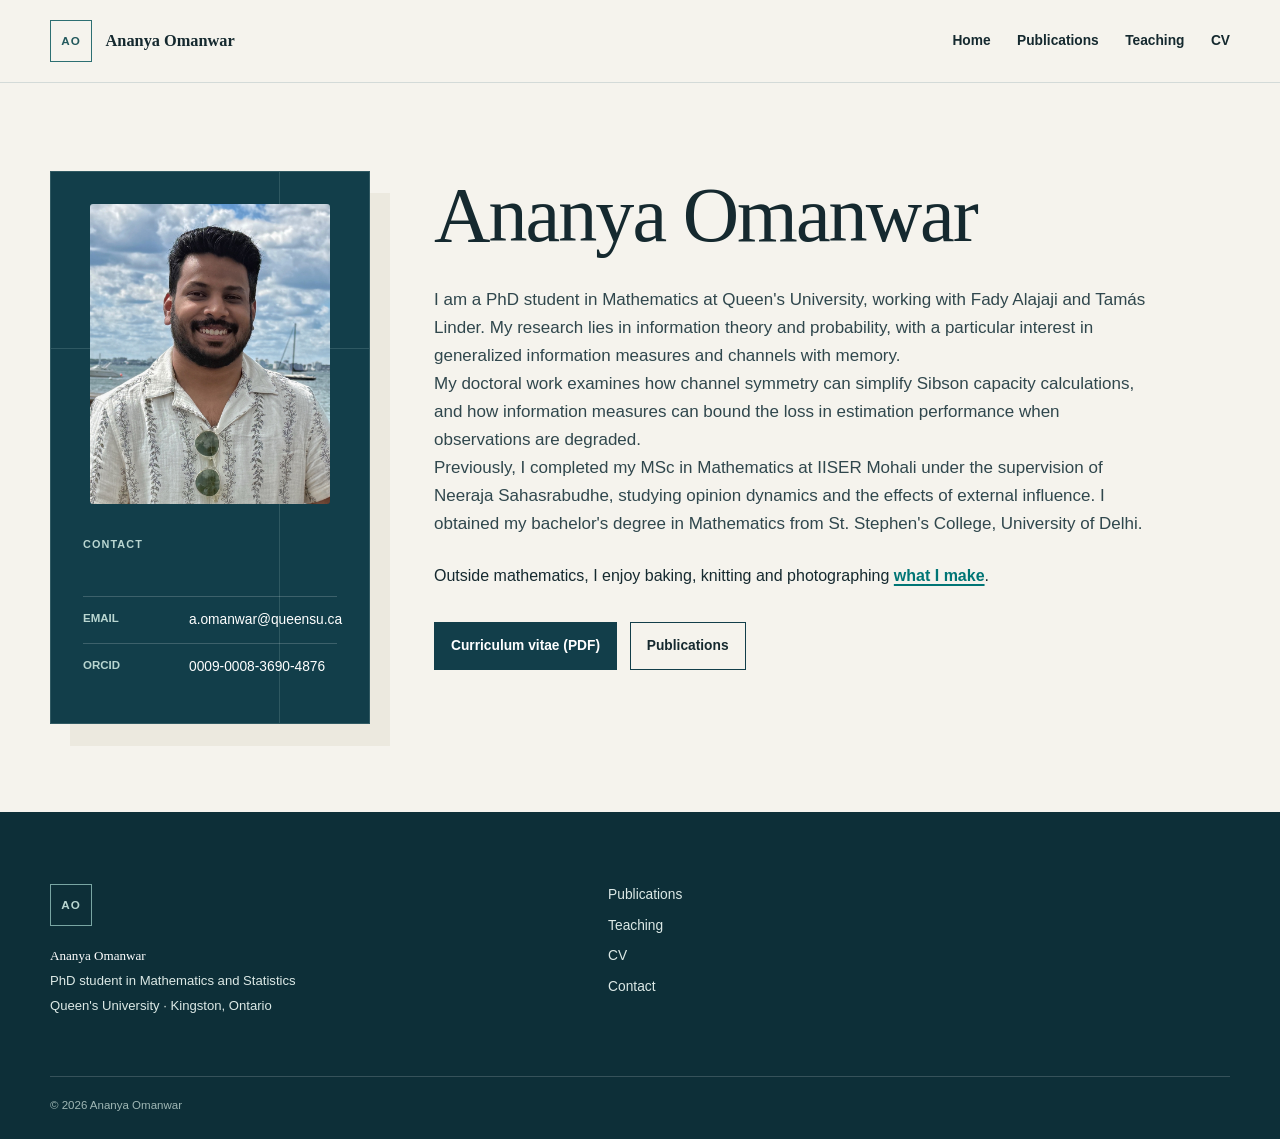
==== index.html @ 88d7db57 "Restore original footer, heading sizes and page subtitles" ====
<!DOCTYPE html><html lang="en"><head><meta charset="utf-8"><meta name="viewport" content="width=device-width,initial-scale=1"><title>Ananya Omanwar</title><meta name="description" content="Ananya Omanwar — Mathematics, information theory and probability."><link rel="icon" href="/favicon.svg"><link rel="stylesheet" href="/style.css"></head><body><link rel="preload" as="image" href="/ananya-portrait.jpeg"/><a class="skip-link" href="#main-content">Skip to main content</a><header class="site-header"><div class="section-shell header-inner"><a class="brand" href="/" aria-label="Ananya Omanwar, home"><span class="brand-mark" aria-hidden="true">AO</span><span class="brand-copy"><strong>Ananya Omanwar</strong></span></a><nav class="desktop-nav" aria-label="Primary navigation"><a href="/">Home</a><a href="/publications">Publications</a><a href="/teaching">Teaching</a><a href="/cv">CV</a></nav><details class="mobile-nav"><summary>Menu</summary><nav aria-label="Mobile navigation"><a href="/">Home</a><a href="/publications">Publications</a><a href="/teaching">Teaching</a><a href="/cv">CV</a></nav></details></div></header><main id="main-content"><section class="hero section-shell portrait-left" aria-labelledby="hero-title"><aside class="math-panel" aria-label="Portrait and contact information"><img class="portrait-photo" src="/ananya-portrait.jpeg" alt="Ananya Omanwar smiling by the waterfront" width="1638" height="2048"/><div class="math-panel-topline"><span>Contact</span></div><dl class="coordinate-list"><div><dt>Email</dt><dd><a href="mailto:a.omanwar@queensu.ca">a.omanwar@queensu.ca</a></dd></div><div><dt>ORCID</dt><dd><a href="https://orcid.org/0009-0008-3690-4876">0009-0008-3690-4876</a></dd></div></dl></aside><div class="hero-copy"><h1 id="hero-title">Ananya Omanwar</h1><p class="hero-lede">I am a PhD student in Mathematics at Queen&#x27;s University, working with Fady Alajaji and Tamás Linder. My research lies in information theory and probability, with a particular interest in generalized information measures and channels with memory.</p><p class="hero-lede">My doctoral work examines how channel symmetry can simplify Sibson capacity calculations, and how information measures can bound the loss in estimation performance when observations are degraded.</p><p class="hero-lede">Previously, I completed my MSc in Mathematics at IISER Mohali under the supervision of Neeraja Sahasrabudhe, studying opinion dynamics and the effects of external influence. I obtained my bachelor&#x27;s degree in Mathematics from St. Stephen&#x27;s College, University of Delhi.</p><p class="personal-note">Outside mathematics, I enjoy baking, knitting and photographing <a href="https://www.instagram.com/ananya.makes/" target="_blank" rel="noopener noreferrer">what I make</a>.</p><div class="hero-actions"><a class="button button-primary" href="/Ananya_Omanwar_CV.pdf">Curriculum vitae (PDF)</a><a class="button button-secondary" href="/publications">Publications</a></div></div></section></main><footer class="site-footer"><div class="section-shell footer-grid"><div><span class="footer-mark" aria-hidden="true">AO</span><p class="footer-name">Ananya Omanwar</p><p>PhD student in Mathematics and Statistics</p><p>Queen&#x27;s University · Kingston, Ontario</p></div><nav aria-label="Footer navigation"><a href="/publications">Publications</a><a href="/teaching">Teaching</a><a href="/cv">CV</a><a href="/#hero-title">Contact</a></nav></div><div class="section-shell footer-bottom"><span>© 2026 Ananya Omanwar</span><span></span></div></footer></body></html>
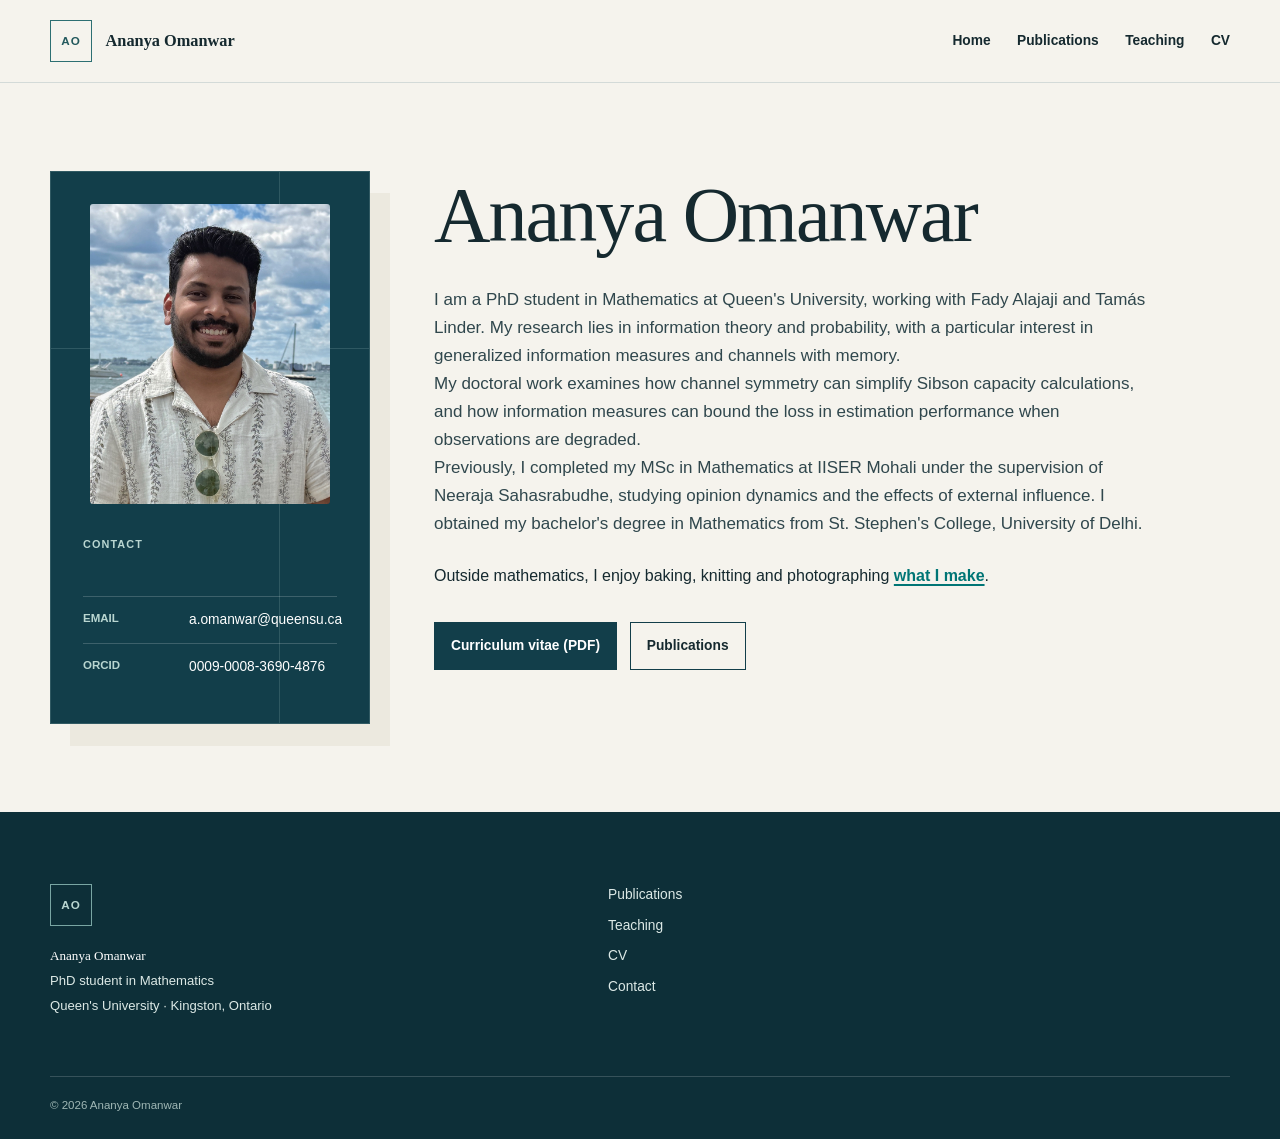
==== commit 342763e7: "Use PhD student in Mathematics in website footer" ====
--- a/index.html
+++ b/index.html
@@ -1 +1 @@
-<!DOCTYPE html><html lang="en"><head><meta charset="utf-8"><meta name="viewport" content="width=device-width,initial-scale=1"><title>Ananya Omanwar</title><meta name="description" content="Ananya Omanwar — Mathematics, information theory and probability."><link rel="icon" href="/favicon.svg"><link rel="stylesheet" href="/style.css"></head><body><link rel="preload" as="image" href="/ananya-portrait.jpeg"/><a class="skip-link" href="#main-content">Skip to main content</a><header class="site-header"><div class="section-shell header-inner"><a class="brand" href="/" aria-label="Ananya Omanwar, home"><span class="brand-mark" aria-hidden="true">AO</span><span class="brand-copy"><strong>Ananya Omanwar</strong></span></a><nav class="desktop-nav" aria-label="Primary navigation"><a href="/">Home</a><a href="/publications">Publications</a><a href="/teaching">Teaching</a><a href="/cv">CV</a></nav><details class="mobile-nav"><summary>Menu</summary><nav aria-label="Mobile navigation"><a href="/">Home</a><a href="/publications">Publications</a><a href="/teaching">Teaching</a><a href="/cv">CV</a></nav></details></div></header><main id="main-content"><section class="hero section-shell portrait-left" aria-labelledby="hero-title"><aside class="math-panel" aria-label="Portrait and contact information"><img class="portrait-photo" src="/ananya-portrait.jpeg" alt="Ananya Omanwar smiling by the waterfront" width="1638" height="2048"/><div class="math-panel-topline"><span>Contact</span></div><dl class="coordinate-list"><div><dt>Email</dt><dd><a href="mailto:a.omanwar@queensu.ca">a.omanwar@queensu.ca</a></dd></div><div><dt>ORCID</dt><dd><a href="https://orcid.org/0009-0008-3690-4876">0009-0008-3690-4876</a></dd></div></dl></aside><div class="hero-copy"><h1 id="hero-title">Ananya Omanwar</h1><p class="hero-lede">I am a PhD student in Mathematics at Queen&#x27;s University, working with Fady Alajaji and Tamás Linder. My research lies in information theory and probability, with a particular interest in generalized information measures and channels with memory.</p><p class="hero-lede">My doctoral work examines how channel symmetry can simplify Sibson capacity calculations, and how information measures can bound the loss in estimation performance when observations are degraded.</p><p class="hero-lede">Previously, I completed my MSc in Mathematics at IISER Mohali under the supervision of Neeraja Sahasrabudhe, studying opinion dynamics and the effects of external influence. I obtained my bachelor&#x27;s degree in Mathematics from St. Stephen&#x27;s College, University of Delhi.</p><p class="personal-note">Outside mathematics, I enjoy baking, knitting and photographing <a href="https://www.instagram.com/ananya.makes/" target="_blank" rel="noopener noreferrer">what I make</a>.</p><div class="hero-actions"><a class="button button-primary" href="/Ananya_Omanwar_CV.pdf">Curriculum vitae (PDF)</a><a class="button button-secondary" href="/publications">Publications</a></div></div></section></main><footer class="site-footer"><div class="section-shell footer-grid"><div><span class="footer-mark" aria-hidden="true">AO</span><p class="footer-name">Ananya Omanwar</p><p>PhD student in Mathematics and Statistics</p><p>Queen&#x27;s University · Kingston, Ontario</p></div><nav aria-label="Footer navigation"><a href="/publications">Publications</a><a href="/teaching">Teaching</a><a href="/cv">CV</a><a href="/#hero-title">Contact</a></nav></div><div class="section-shell footer-bottom"><span>© 2026 Ananya Omanwar</span><span></span></div></footer></body></html>+<!DOCTYPE html><html lang="en"><head><meta charset="utf-8"><meta name="viewport" content="width=device-width,initial-scale=1"><title>Ananya Omanwar</title><meta name="description" content="Ananya Omanwar — Mathematics, information theory and probability."><link rel="icon" href="/favicon.svg"><link rel="stylesheet" href="/style.css"></head><body><link rel="preload" as="image" href="/ananya-portrait.jpeg"/><a class="skip-link" href="#main-content">Skip to main content</a><header class="site-header"><div class="section-shell header-inner"><a class="brand" href="/" aria-label="Ananya Omanwar, home"><span class="brand-mark" aria-hidden="true">AO</span><span class="brand-copy"><strong>Ananya Omanwar</strong></span></a><nav class="desktop-nav" aria-label="Primary navigation"><a href="/">Home</a><a href="/publications">Publications</a><a href="/teaching">Teaching</a><a href="/cv">CV</a></nav><details class="mobile-nav"><summary>Menu</summary><nav aria-label="Mobile navigation"><a href="/">Home</a><a href="/publications">Publications</a><a href="/teaching">Teaching</a><a href="/cv">CV</a></nav></details></div></header><main id="main-content"><section class="hero section-shell portrait-left" aria-labelledby="hero-title"><aside class="math-panel" aria-label="Portrait and contact information"><img class="portrait-photo" src="/ananya-portrait.jpeg" alt="Ananya Omanwar smiling by the waterfront" width="1638" height="2048"/><div class="math-panel-topline"><span>Contact</span></div><dl class="coordinate-list"><div><dt>Email</dt><dd><a href="mailto:a.omanwar@queensu.ca">a.omanwar@queensu.ca</a></dd></div><div><dt>ORCID</dt><dd><a href="https://orcid.org/0009-0008-3690-4876">0009-0008-3690-4876</a></dd></div></dl></aside><div class="hero-copy"><h1 id="hero-title">Ananya Omanwar</h1><p class="hero-lede">I am a PhD student in Mathematics at Queen&#x27;s University, working with Fady Alajaji and Tamás Linder. My research lies in information theory and probability, with a particular interest in generalized information measures and channels with memory.</p><p class="hero-lede">My doctoral work examines how channel symmetry can simplify Sibson capacity calculations, and how information measures can bound the loss in estimation performance when observations are degraded.</p><p class="hero-lede">Previously, I completed my MSc in Mathematics at IISER Mohali under the supervision of Neeraja Sahasrabudhe, studying opinion dynamics and the effects of external influence. I obtained my bachelor&#x27;s degree in Mathematics from St. Stephen&#x27;s College, University of Delhi.</p><p class="personal-note">Outside mathematics, I enjoy baking, knitting and photographing <a href="https://www.instagram.com/ananya.makes/" target="_blank" rel="noopener noreferrer">what I make</a>.</p><div class="hero-actions"><a class="button button-primary" href="/Ananya_Omanwar_CV.pdf">Curriculum vitae (PDF)</a><a class="button button-secondary" href="/publications">Publications</a></div></div></section></main><footer class="site-footer"><div class="section-shell footer-grid"><div><span class="footer-mark" aria-hidden="true">AO</span><p class="footer-name">Ananya Omanwar</p><p>PhD student in Mathematics</p><p>Queen&#x27;s University · Kingston, Ontario</p></div><nav aria-label="Footer navigation"><a href="/publications">Publications</a><a href="/teaching">Teaching</a><a href="/cv">CV</a><a href="/#hero-title">Contact</a></nav></div><div class="section-shell footer-bottom"><span>© 2026 Ananya Omanwar</span><span></span></div></footer></body></html>
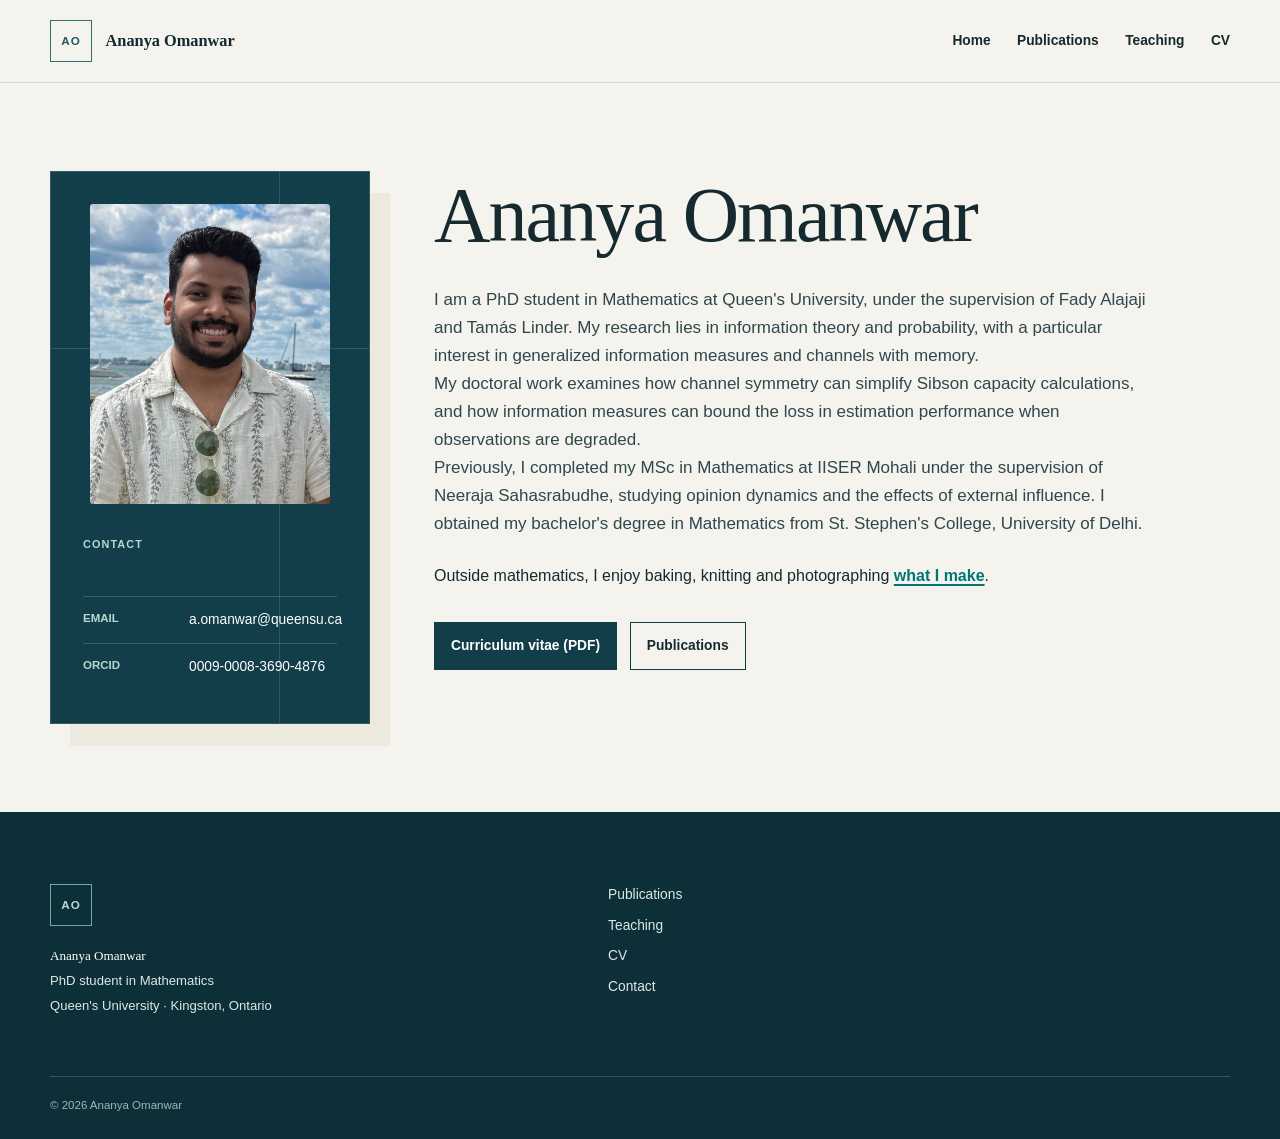
==== commit 7133e180: "Clarify PhD supervision in homepage introduction" ====
--- a/index.html
+++ b/index.html
@@ -1 +1 @@
-<!DOCTYPE html><html lang="en"><head><meta charset="utf-8"><meta name="viewport" content="width=device-width,initial-scale=1"><title>Ananya Omanwar</title><meta name="description" content="Ananya Omanwar — Mathematics, information theory and probability."><link rel="icon" href="/favicon.svg"><link rel="stylesheet" href="/style.css"></head><body><link rel="preload" as="image" href="/ananya-portrait.jpeg"/><a class="skip-link" href="#main-content">Skip to main content</a><header class="site-header"><div class="section-shell header-inner"><a class="brand" href="/" aria-label="Ananya Omanwar, home"><span class="brand-mark" aria-hidden="true">AO</span><span class="brand-copy"><strong>Ananya Omanwar</strong></span></a><nav class="desktop-nav" aria-label="Primary navigation"><a href="/">Home</a><a href="/publications">Publications</a><a href="/teaching">Teaching</a><a href="/cv">CV</a></nav><details class="mobile-nav"><summary>Menu</summary><nav aria-label="Mobile navigation"><a href="/">Home</a><a href="/publications">Publications</a><a href="/teaching">Teaching</a><a href="/cv">CV</a></nav></details></div></header><main id="main-content"><section class="hero section-shell portrait-left" aria-labelledby="hero-title"><aside class="math-panel" aria-label="Portrait and contact information"><img class="portrait-photo" src="/ananya-portrait.jpeg" alt="Ananya Omanwar smiling by the waterfront" width="1638" height="2048"/><div class="math-panel-topline"><span>Contact</span></div><dl class="coordinate-list"><div><dt>Email</dt><dd><a href="mailto:a.omanwar@queensu.ca">a.omanwar@queensu.ca</a></dd></div><div><dt>ORCID</dt><dd><a href="https://orcid.org/0009-0008-3690-4876">0009-0008-3690-4876</a></dd></div></dl></aside><div class="hero-copy"><h1 id="hero-title">Ananya Omanwar</h1><p class="hero-lede">I am a PhD student in Mathematics at Queen&#x27;s University, working with Fady Alajaji and Tamás Linder. My research lies in information theory and probability, with a particular interest in generalized information measures and channels with memory.</p><p class="hero-lede">My doctoral work examines how channel symmetry can simplify Sibson capacity calculations, and how information measures can bound the loss in estimation performance when observations are degraded.</p><p class="hero-lede">Previously, I completed my MSc in Mathematics at IISER Mohali under the supervision of Neeraja Sahasrabudhe, studying opinion dynamics and the effects of external influence. I obtained my bachelor&#x27;s degree in Mathematics from St. Stephen&#x27;s College, University of Delhi.</p><p class="personal-note">Outside mathematics, I enjoy baking, knitting and photographing <a href="https://www.instagram.com/ananya.makes/" target="_blank" rel="noopener noreferrer">what I make</a>.</p><div class="hero-actions"><a class="button button-primary" href="/Ananya_Omanwar_CV.pdf">Curriculum vitae (PDF)</a><a class="button button-secondary" href="/publications">Publications</a></div></div></section></main><footer class="site-footer"><div class="section-shell footer-grid"><div><span class="footer-mark" aria-hidden="true">AO</span><p class="footer-name">Ananya Omanwar</p><p>PhD student in Mathematics</p><p>Queen&#x27;s University · Kingston, Ontario</p></div><nav aria-label="Footer navigation"><a href="/publications">Publications</a><a href="/teaching">Teaching</a><a href="/cv">CV</a><a href="/#hero-title">Contact</a></nav></div><div class="section-shell footer-bottom"><span>© 2026 Ananya Omanwar</span><span></span></div></footer></body></html>+<!DOCTYPE html><html lang="en"><head><meta charset="utf-8"><meta name="viewport" content="width=device-width,initial-scale=1"><title>Ananya Omanwar</title><meta name="description" content="Ananya Omanwar — Mathematics, information theory and probability."><link rel="icon" href="/favicon.svg"><link rel="stylesheet" href="/style.css"></head><body><link rel="preload" as="image" href="/ananya-portrait.jpeg"/><a class="skip-link" href="#main-content">Skip to main content</a><header class="site-header"><div class="section-shell header-inner"><a class="brand" href="/" aria-label="Ananya Omanwar, home"><span class="brand-mark" aria-hidden="true">AO</span><span class="brand-copy"><strong>Ananya Omanwar</strong></span></a><nav class="desktop-nav" aria-label="Primary navigation"><a href="/">Home</a><a href="/publications">Publications</a><a href="/teaching">Teaching</a><a href="/cv">CV</a></nav><details class="mobile-nav"><summary>Menu</summary><nav aria-label="Mobile navigation"><a href="/">Home</a><a href="/publications">Publications</a><a href="/teaching">Teaching</a><a href="/cv">CV</a></nav></details></div></header><main id="main-content"><section class="hero section-shell portrait-left" aria-labelledby="hero-title"><aside class="math-panel" aria-label="Portrait and contact information"><img class="portrait-photo" src="/ananya-portrait.jpeg" alt="Ananya Omanwar smiling by the waterfront" width="1638" height="2048"/><div class="math-panel-topline"><span>Contact</span></div><dl class="coordinate-list"><div><dt>Email</dt><dd><a href="mailto:a.omanwar@queensu.ca">a.omanwar@queensu.ca</a></dd></div><div><dt>ORCID</dt><dd><a href="https://orcid.org/0009-0008-3690-4876">0009-0008-3690-4876</a></dd></div></dl></aside><div class="hero-copy"><h1 id="hero-title">Ananya Omanwar</h1><p class="hero-lede">I am a PhD student in Mathematics at Queen&#x27;s University, under the supervision of Fady Alajaji and Tamás Linder. My research lies in information theory and probability, with a particular interest in generalized information measures and channels with memory.</p><p class="hero-lede">My doctoral work examines how channel symmetry can simplify Sibson capacity calculations, and how information measures can bound the loss in estimation performance when observations are degraded.</p><p class="hero-lede">Previously, I completed my MSc in Mathematics at IISER Mohali under the supervision of Neeraja Sahasrabudhe, studying opinion dynamics and the effects of external influence. I obtained my bachelor&#x27;s degree in Mathematics from St. Stephen&#x27;s College, University of Delhi.</p><p class="personal-note">Outside mathematics, I enjoy baking, knitting and photographing <a href="https://www.instagram.com/ananya.makes/" target="_blank" rel="noopener noreferrer">what I make</a>.</p><div class="hero-actions"><a class="button button-primary" href="/Ananya_Omanwar_CV.pdf">Curriculum vitae (PDF)</a><a class="button button-secondary" href="/publications">Publications</a></div></div></section></main><footer class="site-footer"><div class="section-shell footer-grid"><div><span class="footer-mark" aria-hidden="true">AO</span><p class="footer-name">Ananya Omanwar</p><p>PhD student in Mathematics</p><p>Queen&#x27;s University · Kingston, Ontario</p></div><nav aria-label="Footer navigation"><a href="/publications">Publications</a><a href="/teaching">Teaching</a><a href="/cv">CV</a><a href="/#hero-title">Contact</a></nav></div><div class="section-shell footer-bottom"><span>© 2026 Ananya Omanwar</span><span></span></div></footer></body></html>
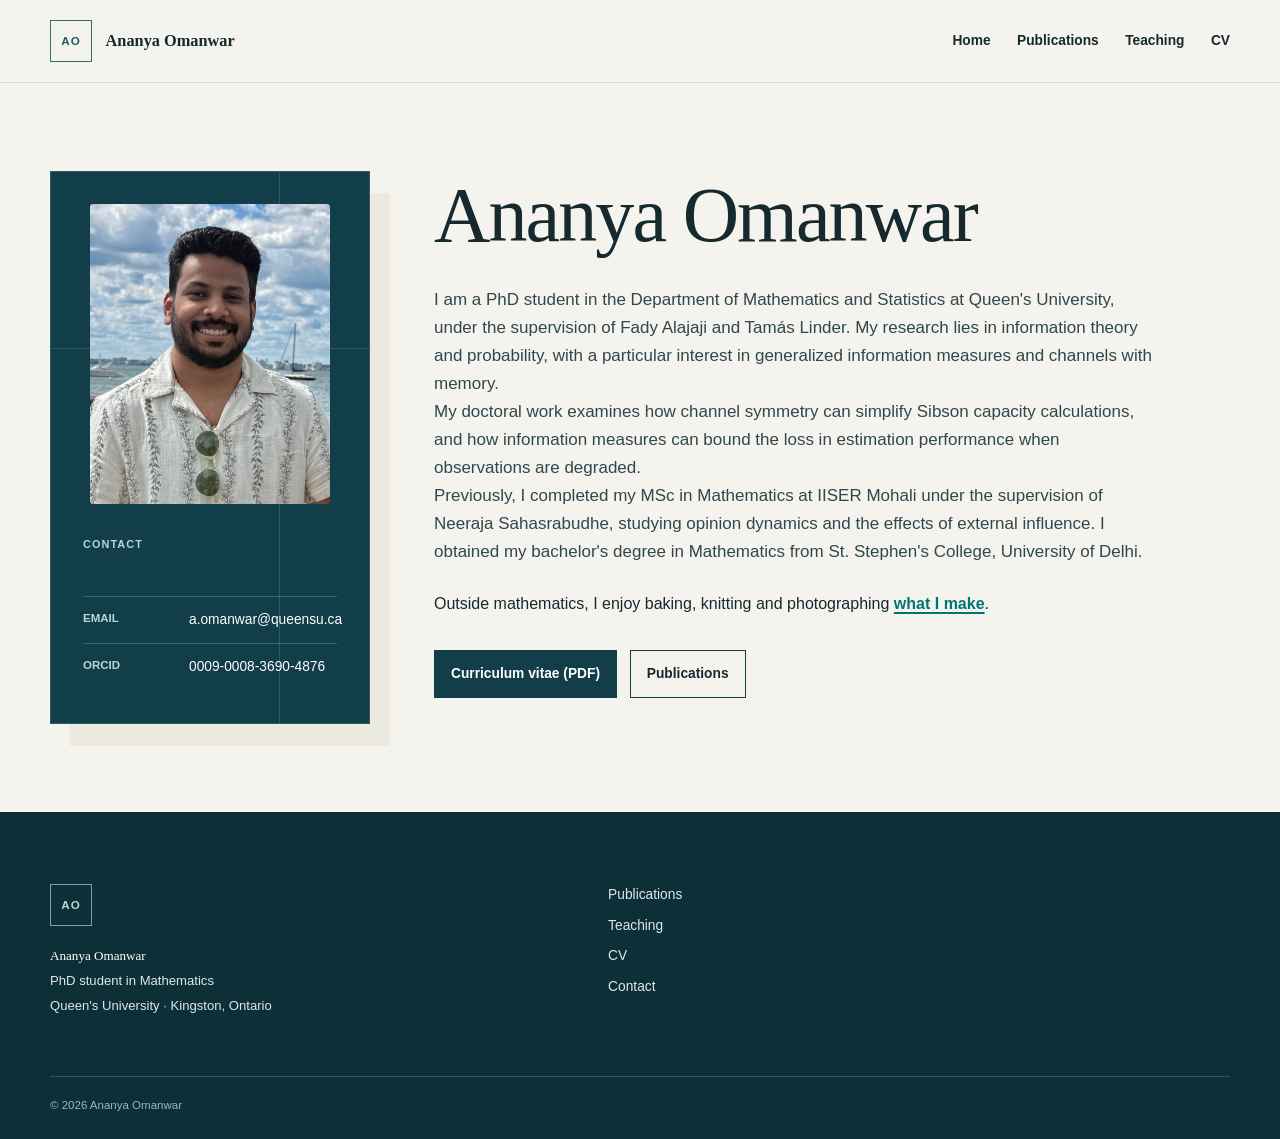
==== commit 4a596fce: "Name Mathematics and Statistics department in introduction" ====
--- a/index.html
+++ b/index.html
@@ -1 +1 @@
-<!DOCTYPE html><html lang="en"><head><meta charset="utf-8"><meta name="viewport" content="width=device-width,initial-scale=1"><title>Ananya Omanwar</title><meta name="description" content="Ananya Omanwar — Mathematics, information theory and probability."><link rel="icon" href="/favicon.svg"><link rel="stylesheet" href="/style.css"></head><body><link rel="preload" as="image" href="/ananya-portrait.jpeg"/><a class="skip-link" href="#main-content">Skip to main content</a><header class="site-header"><div class="section-shell header-inner"><a class="brand" href="/" aria-label="Ananya Omanwar, home"><span class="brand-mark" aria-hidden="true">AO</span><span class="brand-copy"><strong>Ananya Omanwar</strong></span></a><nav class="desktop-nav" aria-label="Primary navigation"><a href="/">Home</a><a href="/publications">Publications</a><a href="/teaching">Teaching</a><a href="/cv">CV</a></nav><details class="mobile-nav"><summary>Menu</summary><nav aria-label="Mobile navigation"><a href="/">Home</a><a href="/publications">Publications</a><a href="/teaching">Teaching</a><a href="/cv">CV</a></nav></details></div></header><main id="main-content"><section class="hero section-shell portrait-left" aria-labelledby="hero-title"><aside class="math-panel" aria-label="Portrait and contact information"><img class="portrait-photo" src="/ananya-portrait.jpeg" alt="Ananya Omanwar smiling by the waterfront" width="1638" height="2048"/><div class="math-panel-topline"><span>Contact</span></div><dl class="coordinate-list"><div><dt>Email</dt><dd><a href="mailto:a.omanwar@queensu.ca">a.omanwar@queensu.ca</a></dd></div><div><dt>ORCID</dt><dd><a href="https://orcid.org/0009-0008-3690-4876">0009-0008-3690-4876</a></dd></div></dl></aside><div class="hero-copy"><h1 id="hero-title">Ananya Omanwar</h1><p class="hero-lede">I am a PhD student in Mathematics at Queen&#x27;s University, under the supervision of Fady Alajaji and Tamás Linder. My research lies in information theory and probability, with a particular interest in generalized information measures and channels with memory.</p><p class="hero-lede">My doctoral work examines how channel symmetry can simplify Sibson capacity calculations, and how information measures can bound the loss in estimation performance when observations are degraded.</p><p class="hero-lede">Previously, I completed my MSc in Mathematics at IISER Mohali under the supervision of Neeraja Sahasrabudhe, studying opinion dynamics and the effects of external influence. I obtained my bachelor&#x27;s degree in Mathematics from St. Stephen&#x27;s College, University of Delhi.</p><p class="personal-note">Outside mathematics, I enjoy baking, knitting and photographing <a href="https://www.instagram.com/ananya.makes/" target="_blank" rel="noopener noreferrer">what I make</a>.</p><div class="hero-actions"><a class="button button-primary" href="/Ananya_Omanwar_CV.pdf">Curriculum vitae (PDF)</a><a class="button button-secondary" href="/publications">Publications</a></div></div></section></main><footer class="site-footer"><div class="section-shell footer-grid"><div><span class="footer-mark" aria-hidden="true">AO</span><p class="footer-name">Ananya Omanwar</p><p>PhD student in Mathematics</p><p>Queen&#x27;s University · Kingston, Ontario</p></div><nav aria-label="Footer navigation"><a href="/publications">Publications</a><a href="/teaching">Teaching</a><a href="/cv">CV</a><a href="/#hero-title">Contact</a></nav></div><div class="section-shell footer-bottom"><span>© 2026 Ananya Omanwar</span><span></span></div></footer></body></html>+<!DOCTYPE html><html lang="en"><head><meta charset="utf-8"><meta name="viewport" content="width=device-width,initial-scale=1"><title>Ananya Omanwar</title><meta name="description" content="Ananya Omanwar — Mathematics, information theory and probability."><link rel="icon" href="/favicon.svg"><link rel="stylesheet" href="/style.css"></head><body><link rel="preload" as="image" href="/ananya-portrait.jpeg"/><a class="skip-link" href="#main-content">Skip to main content</a><header class="site-header"><div class="section-shell header-inner"><a class="brand" href="/" aria-label="Ananya Omanwar, home"><span class="brand-mark" aria-hidden="true">AO</span><span class="brand-copy"><strong>Ananya Omanwar</strong></span></a><nav class="desktop-nav" aria-label="Primary navigation"><a href="/">Home</a><a href="/publications">Publications</a><a href="/teaching">Teaching</a><a href="/cv">CV</a></nav><details class="mobile-nav"><summary>Menu</summary><nav aria-label="Mobile navigation"><a href="/">Home</a><a href="/publications">Publications</a><a href="/teaching">Teaching</a><a href="/cv">CV</a></nav></details></div></header><main id="main-content"><section class="hero section-shell portrait-left" aria-labelledby="hero-title"><aside class="math-panel" aria-label="Portrait and contact information"><img class="portrait-photo" src="/ananya-portrait.jpeg" alt="Ananya Omanwar smiling by the waterfront" width="1638" height="2048"/><div class="math-panel-topline"><span>Contact</span></div><dl class="coordinate-list"><div><dt>Email</dt><dd><a href="mailto:a.omanwar@queensu.ca">a.omanwar@queensu.ca</a></dd></div><div><dt>ORCID</dt><dd><a href="https://orcid.org/0009-0008-3690-4876">0009-0008-3690-4876</a></dd></div></dl></aside><div class="hero-copy"><h1 id="hero-title">Ananya Omanwar</h1><p class="hero-lede">I am a PhD student in the Department of Mathematics and Statistics at Queen&#x27;s University, under the supervision of Fady Alajaji and Tamás Linder. My research lies in information theory and probability, with a particular interest in generalized information measures and channels with memory.</p><p class="hero-lede">My doctoral work examines how channel symmetry can simplify Sibson capacity calculations, and how information measures can bound the loss in estimation performance when observations are degraded.</p><p class="hero-lede">Previously, I completed my MSc in Mathematics at IISER Mohali under the supervision of Neeraja Sahasrabudhe, studying opinion dynamics and the effects of external influence. I obtained my bachelor&#x27;s degree in Mathematics from St. Stephen&#x27;s College, University of Delhi.</p><p class="personal-note">Outside mathematics, I enjoy baking, knitting and photographing <a href="https://www.instagram.com/ananya.makes/" target="_blank" rel="noopener noreferrer">what I make</a>.</p><div class="hero-actions"><a class="button button-primary" href="/Ananya_Omanwar_CV.pdf">Curriculum vitae (PDF)</a><a class="button button-secondary" href="/publications">Publications</a></div></div></section></main><footer class="site-footer"><div class="section-shell footer-grid"><div><span class="footer-mark" aria-hidden="true">AO</span><p class="footer-name">Ananya Omanwar</p><p>PhD student in Mathematics</p><p>Queen&#x27;s University · Kingston, Ontario</p></div><nav aria-label="Footer navigation"><a href="/publications">Publications</a><a href="/teaching">Teaching</a><a href="/cv">CV</a><a href="/#hero-title">Contact</a></nav></div><div class="section-shell footer-bottom"><span>© 2026 Ananya Omanwar</span><span></span></div></footer></body></html>
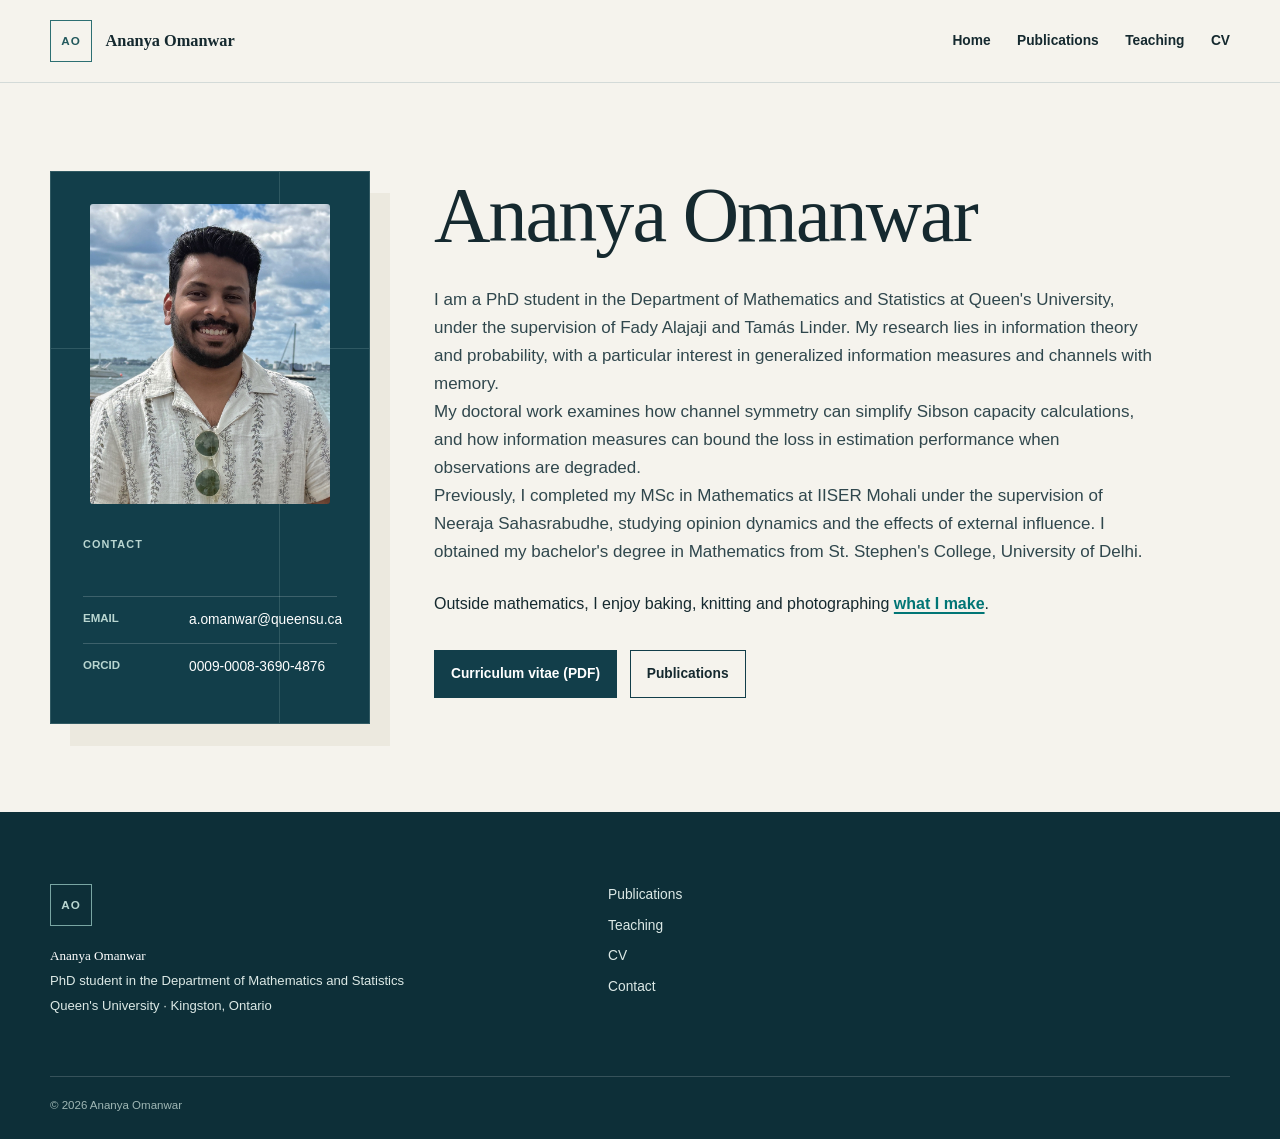
==== commit 921a4c67: "Use department wording consistently in website footer" ====
--- a/index.html
+++ b/index.html
@@ -1 +1 @@
-<!DOCTYPE html><html lang="en"><head><meta charset="utf-8"><meta name="viewport" content="width=device-width,initial-scale=1"><title>Ananya Omanwar</title><meta name="description" content="Ananya Omanwar — Mathematics, information theory and probability."><link rel="icon" href="/favicon.svg"><link rel="stylesheet" href="/style.css"></head><body><link rel="preload" as="image" href="/ananya-portrait.jpeg"/><a class="skip-link" href="#main-content">Skip to main content</a><header class="site-header"><div class="section-shell header-inner"><a class="brand" href="/" aria-label="Ananya Omanwar, home"><span class="brand-mark" aria-hidden="true">AO</span><span class="brand-copy"><strong>Ananya Omanwar</strong></span></a><nav class="desktop-nav" aria-label="Primary navigation"><a href="/">Home</a><a href="/publications">Publications</a><a href="/teaching">Teaching</a><a href="/cv">CV</a></nav><details class="mobile-nav"><summary>Menu</summary><nav aria-label="Mobile navigation"><a href="/">Home</a><a href="/publications">Publications</a><a href="/teaching">Teaching</a><a href="/cv">CV</a></nav></details></div></header><main id="main-content"><section class="hero section-shell portrait-left" aria-labelledby="hero-title"><aside class="math-panel" aria-label="Portrait and contact information"><img class="portrait-photo" src="/ananya-portrait.jpeg" alt="Ananya Omanwar smiling by the waterfront" width="1638" height="2048"/><div class="math-panel-topline"><span>Contact</span></div><dl class="coordinate-list"><div><dt>Email</dt><dd><a href="mailto:a.omanwar@queensu.ca">a.omanwar@queensu.ca</a></dd></div><div><dt>ORCID</dt><dd><a href="https://orcid.org/0009-0008-3690-4876">0009-0008-3690-4876</a></dd></div></dl></aside><div class="hero-copy"><h1 id="hero-title">Ananya Omanwar</h1><p class="hero-lede">I am a PhD student in the Department of Mathematics and Statistics at Queen&#x27;s University, under the supervision of Fady Alajaji and Tamás Linder. My research lies in information theory and probability, with a particular interest in generalized information measures and channels with memory.</p><p class="hero-lede">My doctoral work examines how channel symmetry can simplify Sibson capacity calculations, and how information measures can bound the loss in estimation performance when observations are degraded.</p><p class="hero-lede">Previously, I completed my MSc in Mathematics at IISER Mohali under the supervision of Neeraja Sahasrabudhe, studying opinion dynamics and the effects of external influence. I obtained my bachelor&#x27;s degree in Mathematics from St. Stephen&#x27;s College, University of Delhi.</p><p class="personal-note">Outside mathematics, I enjoy baking, knitting and photographing <a href="https://www.instagram.com/ananya.makes/" target="_blank" rel="noopener noreferrer">what I make</a>.</p><div class="hero-actions"><a class="button button-primary" href="/Ananya_Omanwar_CV.pdf">Curriculum vitae (PDF)</a><a class="button button-secondary" href="/publications">Publications</a></div></div></section></main><footer class="site-footer"><div class="section-shell footer-grid"><div><span class="footer-mark" aria-hidden="true">AO</span><p class="footer-name">Ananya Omanwar</p><p>PhD student in Mathematics</p><p>Queen&#x27;s University · Kingston, Ontario</p></div><nav aria-label="Footer navigation"><a href="/publications">Publications</a><a href="/teaching">Teaching</a><a href="/cv">CV</a><a href="/#hero-title">Contact</a></nav></div><div class="section-shell footer-bottom"><span>© 2026 Ananya Omanwar</span><span></span></div></footer></body></html>+<!DOCTYPE html><html lang="en"><head><meta charset="utf-8"><meta name="viewport" content="width=device-width,initial-scale=1"><title>Ananya Omanwar</title><meta name="description" content="Ananya Omanwar — Mathematics, information theory and probability."><link rel="icon" href="/favicon.svg"><link rel="stylesheet" href="/style.css"></head><body><link rel="preload" as="image" href="/ananya-portrait.jpeg"/><a class="skip-link" href="#main-content">Skip to main content</a><header class="site-header"><div class="section-shell header-inner"><a class="brand" href="/" aria-label="Ananya Omanwar, home"><span class="brand-mark" aria-hidden="true">AO</span><span class="brand-copy"><strong>Ananya Omanwar</strong></span></a><nav class="desktop-nav" aria-label="Primary navigation"><a href="/">Home</a><a href="/publications">Publications</a><a href="/teaching">Teaching</a><a href="/cv">CV</a></nav><details class="mobile-nav"><summary>Menu</summary><nav aria-label="Mobile navigation"><a href="/">Home</a><a href="/publications">Publications</a><a href="/teaching">Teaching</a><a href="/cv">CV</a></nav></details></div></header><main id="main-content"><section class="hero section-shell portrait-left" aria-labelledby="hero-title"><aside class="math-panel" aria-label="Portrait and contact information"><img class="portrait-photo" src="/ananya-portrait.jpeg" alt="Ananya Omanwar smiling by the waterfront" width="1638" height="2048"/><div class="math-panel-topline"><span>Contact</span></div><dl class="coordinate-list"><div><dt>Email</dt><dd><a href="mailto:a.omanwar@queensu.ca">a.omanwar@queensu.ca</a></dd></div><div><dt>ORCID</dt><dd><a href="https://orcid.org/0009-0008-3690-4876">0009-0008-3690-4876</a></dd></div></dl></aside><div class="hero-copy"><h1 id="hero-title">Ananya Omanwar</h1><p class="hero-lede">I am a PhD student in the Department of Mathematics and Statistics at Queen&#x27;s University, under the supervision of Fady Alajaji and Tamás Linder. My research lies in information theory and probability, with a particular interest in generalized information measures and channels with memory.</p><p class="hero-lede">My doctoral work examines how channel symmetry can simplify Sibson capacity calculations, and how information measures can bound the loss in estimation performance when observations are degraded.</p><p class="hero-lede">Previously, I completed my MSc in Mathematics at IISER Mohali under the supervision of Neeraja Sahasrabudhe, studying opinion dynamics and the effects of external influence. I obtained my bachelor&#x27;s degree in Mathematics from St. Stephen&#x27;s College, University of Delhi.</p><p class="personal-note">Outside mathematics, I enjoy baking, knitting and photographing <a href="https://www.instagram.com/ananya.makes/" target="_blank" rel="noopener noreferrer">what I make</a>.</p><div class="hero-actions"><a class="button button-primary" href="/Ananya_Omanwar_CV.pdf">Curriculum vitae (PDF)</a><a class="button button-secondary" href="/publications">Publications</a></div></div></section></main><footer class="site-footer"><div class="section-shell footer-grid"><div><span class="footer-mark" aria-hidden="true">AO</span><p class="footer-name">Ananya Omanwar</p><p>PhD student in the Department of Mathematics and Statistics</p><p>Queen&#x27;s University · Kingston, Ontario</p></div><nav aria-label="Footer navigation"><a href="/publications">Publications</a><a href="/teaching">Teaching</a><a href="/cv">CV</a><a href="/#hero-title">Contact</a></nav></div><div class="section-shell footer-bottom"><span>© 2026 Ananya Omanwar</span><span></span></div></footer></body></html>
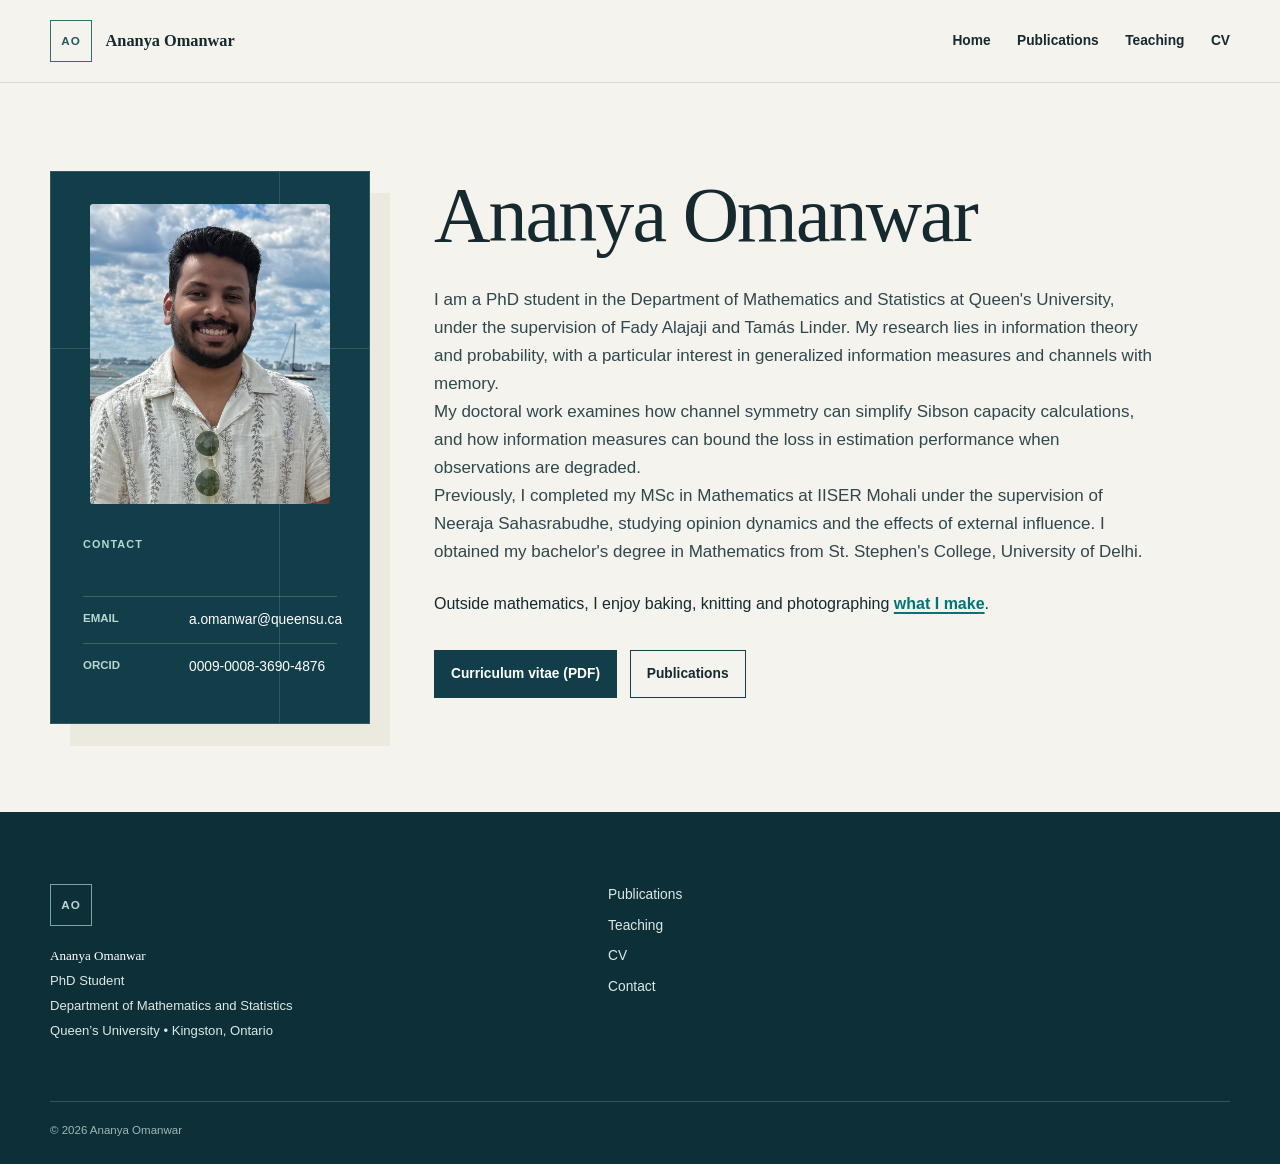
==== commit c6b60a13: "Format footer identity across four lines" ====
--- a/index.html
+++ b/index.html
@@ -1 +1 @@
-<!DOCTYPE html><html lang="en"><head><meta charset="utf-8"><meta name="viewport" content="width=device-width,initial-scale=1"><title>Ananya Omanwar</title><meta name="description" content="Ananya Omanwar — Mathematics, information theory and probability."><link rel="icon" href="/favicon.svg"><link rel="stylesheet" href="/style.css"></head><body><link rel="preload" as="image" href="/ananya-portrait.jpeg"/><a class="skip-link" href="#main-content">Skip to main content</a><header class="site-header"><div class="section-shell header-inner"><a class="brand" href="/" aria-label="Ananya Omanwar, home"><span class="brand-mark" aria-hidden="true">AO</span><span class="brand-copy"><strong>Ananya Omanwar</strong></span></a><nav class="desktop-nav" aria-label="Primary navigation"><a href="/">Home</a><a href="/publications">Publications</a><a href="/teaching">Teaching</a><a href="/cv">CV</a></nav><details class="mobile-nav"><summary>Menu</summary><nav aria-label="Mobile navigation"><a href="/">Home</a><a href="/publications">Publications</a><a href="/teaching">Teaching</a><a href="/cv">CV</a></nav></details></div></header><main id="main-content"><section class="hero section-shell portrait-left" aria-labelledby="hero-title"><aside class="math-panel" aria-label="Portrait and contact information"><img class="portrait-photo" src="/ananya-portrait.jpeg" alt="Ananya Omanwar smiling by the waterfront" width="1638" height="2048"/><div class="math-panel-topline"><span>Contact</span></div><dl class="coordinate-list"><div><dt>Email</dt><dd><a href="mailto:a.omanwar@queensu.ca">a.omanwar@queensu.ca</a></dd></div><div><dt>ORCID</dt><dd><a href="https://orcid.org/0009-0008-3690-4876">0009-0008-3690-4876</a></dd></div></dl></aside><div class="hero-copy"><h1 id="hero-title">Ananya Omanwar</h1><p class="hero-lede">I am a PhD student in the Department of Mathematics and Statistics at Queen&#x27;s University, under the supervision of Fady Alajaji and Tamás Linder. My research lies in information theory and probability, with a particular interest in generalized information measures and channels with memory.</p><p class="hero-lede">My doctoral work examines how channel symmetry can simplify Sibson capacity calculations, and how information measures can bound the loss in estimation performance when observations are degraded.</p><p class="hero-lede">Previously, I completed my MSc in Mathematics at IISER Mohali under the supervision of Neeraja Sahasrabudhe, studying opinion dynamics and the effects of external influence. I obtained my bachelor&#x27;s degree in Mathematics from St. Stephen&#x27;s College, University of Delhi.</p><p class="personal-note">Outside mathematics, I enjoy baking, knitting and photographing <a href="https://www.instagram.com/ananya.makes/" target="_blank" rel="noopener noreferrer">what I make</a>.</p><div class="hero-actions"><a class="button button-primary" href="/Ananya_Omanwar_CV.pdf">Curriculum vitae (PDF)</a><a class="button button-secondary" href="/publications">Publications</a></div></div></section></main><footer class="site-footer"><div class="section-shell footer-grid"><div><span class="footer-mark" aria-hidden="true">AO</span><p class="footer-name">Ananya Omanwar</p><p>PhD student in the Department of Mathematics and Statistics</p><p>Queen&#x27;s University · Kingston, Ontario</p></div><nav aria-label="Footer navigation"><a href="/publications">Publications</a><a href="/teaching">Teaching</a><a href="/cv">CV</a><a href="/#hero-title">Contact</a></nav></div><div class="section-shell footer-bottom"><span>© 2026 Ananya Omanwar</span><span></span></div></footer></body></html>+<!DOCTYPE html><html lang="en"><head><meta charset="utf-8"><meta name="viewport" content="width=device-width,initial-scale=1"><title>Ananya Omanwar</title><meta name="description" content="Ananya Omanwar — Mathematics, information theory and probability."><link rel="icon" href="/favicon.svg"><link rel="stylesheet" href="/style.css"></head><body><link rel="preload" as="image" href="/ananya-portrait.jpeg"/><a class="skip-link" href="#main-content">Skip to main content</a><header class="site-header"><div class="section-shell header-inner"><a class="brand" href="/" aria-label="Ananya Omanwar, home"><span class="brand-mark" aria-hidden="true">AO</span><span class="brand-copy"><strong>Ananya Omanwar</strong></span></a><nav class="desktop-nav" aria-label="Primary navigation"><a href="/">Home</a><a href="/publications">Publications</a><a href="/teaching">Teaching</a><a href="/cv">CV</a></nav><details class="mobile-nav"><summary>Menu</summary><nav aria-label="Mobile navigation"><a href="/">Home</a><a href="/publications">Publications</a><a href="/teaching">Teaching</a><a href="/cv">CV</a></nav></details></div></header><main id="main-content"><section class="hero section-shell portrait-left" aria-labelledby="hero-title"><aside class="math-panel" aria-label="Portrait and contact information"><img class="portrait-photo" src="/ananya-portrait.jpeg" alt="Ananya Omanwar smiling by the waterfront" width="1638" height="2048"/><div class="math-panel-topline"><span>Contact</span></div><dl class="coordinate-list"><div><dt>Email</dt><dd><a href="mailto:a.omanwar@queensu.ca">a.omanwar@queensu.ca</a></dd></div><div><dt>ORCID</dt><dd><a href="https://orcid.org/0009-0008-3690-4876">0009-0008-3690-4876</a></dd></div></dl></aside><div class="hero-copy"><h1 id="hero-title">Ananya Omanwar</h1><p class="hero-lede">I am a PhD student in the Department of Mathematics and Statistics at Queen&#x27;s University, under the supervision of Fady Alajaji and Tamás Linder. My research lies in information theory and probability, with a particular interest in generalized information measures and channels with memory.</p><p class="hero-lede">My doctoral work examines how channel symmetry can simplify Sibson capacity calculations, and how information measures can bound the loss in estimation performance when observations are degraded.</p><p class="hero-lede">Previously, I completed my MSc in Mathematics at IISER Mohali under the supervision of Neeraja Sahasrabudhe, studying opinion dynamics and the effects of external influence. I obtained my bachelor&#x27;s degree in Mathematics from St. Stephen&#x27;s College, University of Delhi.</p><p class="personal-note">Outside mathematics, I enjoy baking, knitting and photographing <a href="https://www.instagram.com/ananya.makes/" target="_blank" rel="noopener noreferrer">what I make</a>.</p><div class="hero-actions"><a class="button button-primary" href="/Ananya_Omanwar_CV.pdf">Curriculum vitae (PDF)</a><a class="button button-secondary" href="/publications">Publications</a></div></div></section></main><footer class="site-footer"><div class="section-shell footer-grid"><div><span class="footer-mark" aria-hidden="true">AO</span><p class="footer-name">Ananya Omanwar</p><p>PhD Student</p><p>Department of Mathematics and Statistics</p><p>Queen’s University • Kingston, Ontario</p></div><nav aria-label="Footer navigation"><a href="/publications">Publications</a><a href="/teaching">Teaching</a><a href="/cv">CV</a><a href="/#hero-title">Contact</a></nav></div><div class="section-shell footer-bottom"><span>© 2026 Ananya Omanwar</span><span></span></div></footer></body></html>
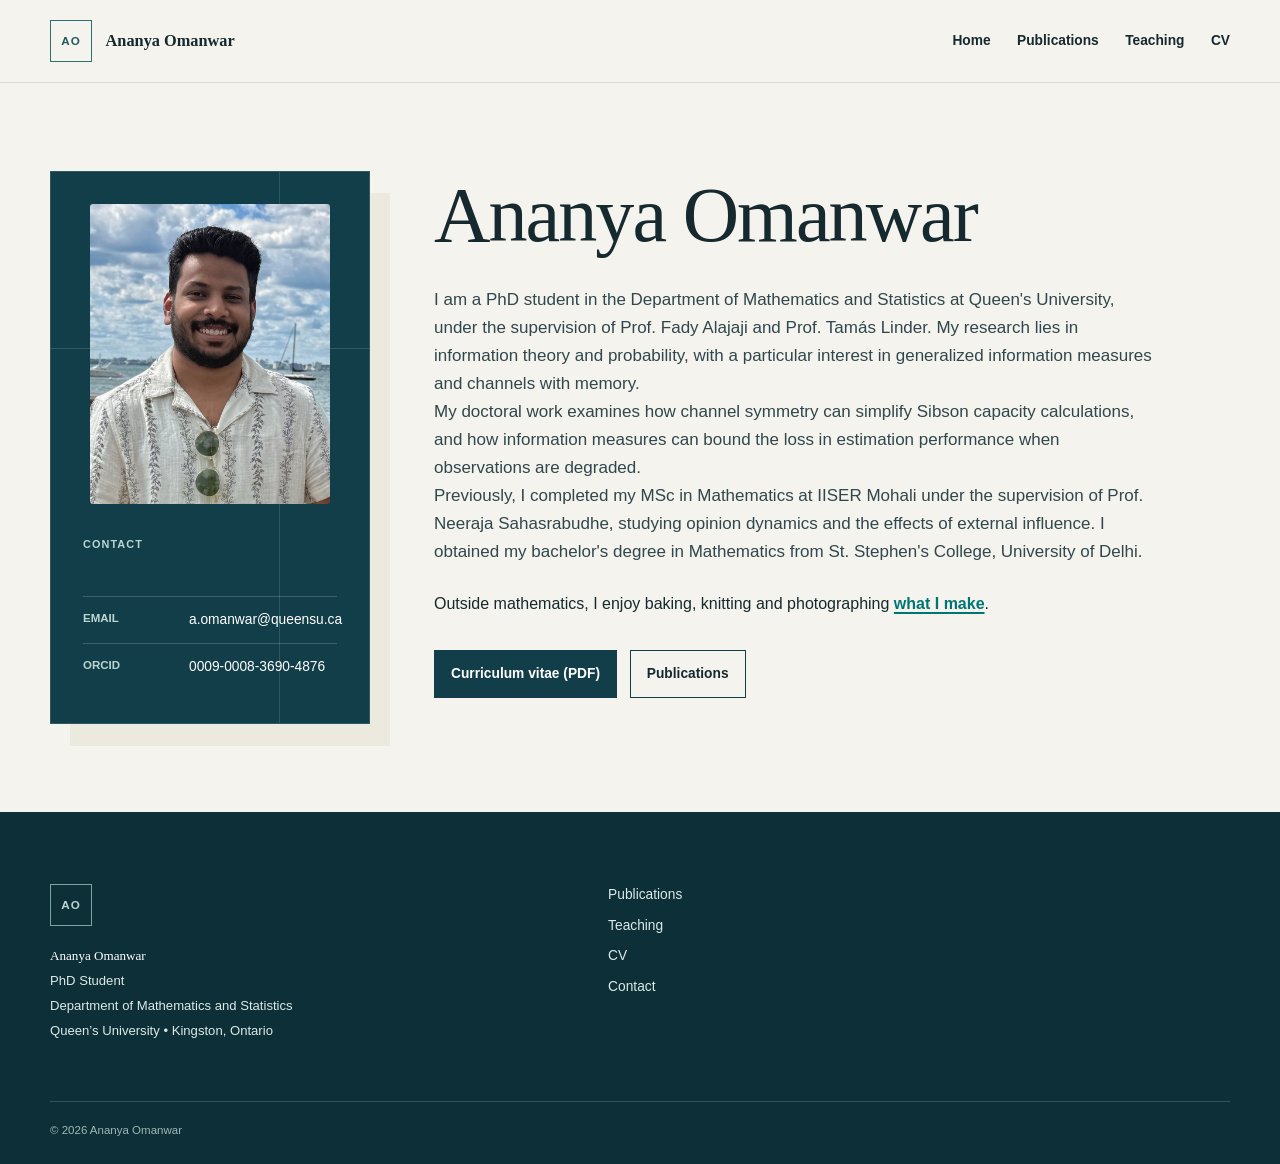
==== commit 70a1cf93: "Add professor titles to homepage biography" ====
--- a/index.html
+++ b/index.html
@@ -1 +1 @@
-<!DOCTYPE html><html lang="en"><head><meta charset="utf-8"><meta name="viewport" content="width=device-width,initial-scale=1"><title>Ananya Omanwar</title><meta name="description" content="Ananya Omanwar — Mathematics, information theory and probability."><link rel="icon" href="/favicon.svg"><link rel="stylesheet" href="/style.css"></head><body><link rel="preload" as="image" href="/ananya-portrait.jpeg"/><a class="skip-link" href="#main-content">Skip to main content</a><header class="site-header"><div class="section-shell header-inner"><a class="brand" href="/" aria-label="Ananya Omanwar, home"><span class="brand-mark" aria-hidden="true">AO</span><span class="brand-copy"><strong>Ananya Omanwar</strong></span></a><nav class="desktop-nav" aria-label="Primary navigation"><a href="/">Home</a><a href="/publications">Publications</a><a href="/teaching">Teaching</a><a href="/cv">CV</a></nav><details class="mobile-nav"><summary>Menu</summary><nav aria-label="Mobile navigation"><a href="/">Home</a><a href="/publications">Publications</a><a href="/teaching">Teaching</a><a href="/cv">CV</a></nav></details></div></header><main id="main-content"><section class="hero section-shell portrait-left" aria-labelledby="hero-title"><aside class="math-panel" aria-label="Portrait and contact information"><img class="portrait-photo" src="/ananya-portrait.jpeg" alt="Ananya Omanwar smiling by the waterfront" width="1638" height="2048"/><div class="math-panel-topline"><span>Contact</span></div><dl class="coordinate-list"><div><dt>Email</dt><dd><a href="mailto:a.omanwar@queensu.ca">a.omanwar@queensu.ca</a></dd></div><div><dt>ORCID</dt><dd><a href="https://orcid.org/0009-0008-3690-4876">0009-0008-3690-4876</a></dd></div></dl></aside><div class="hero-copy"><h1 id="hero-title">Ananya Omanwar</h1><p class="hero-lede">I am a PhD student in the Department of Mathematics and Statistics at Queen&#x27;s University, under the supervision of Fady Alajaji and Tamás Linder. My research lies in information theory and probability, with a particular interest in generalized information measures and channels with memory.</p><p class="hero-lede">My doctoral work examines how channel symmetry can simplify Sibson capacity calculations, and how information measures can bound the loss in estimation performance when observations are degraded.</p><p class="hero-lede">Previously, I completed my MSc in Mathematics at IISER Mohali under the supervision of Neeraja Sahasrabudhe, studying opinion dynamics and the effects of external influence. I obtained my bachelor&#x27;s degree in Mathematics from St. Stephen&#x27;s College, University of Delhi.</p><p class="personal-note">Outside mathematics, I enjoy baking, knitting and photographing <a href="https://www.instagram.com/ananya.makes/" target="_blank" rel="noopener noreferrer">what I make</a>.</p><div class="hero-actions"><a class="button button-primary" href="/Ananya_Omanwar_CV.pdf">Curriculum vitae (PDF)</a><a class="button button-secondary" href="/publications">Publications</a></div></div></section></main><footer class="site-footer"><div class="section-shell footer-grid"><div><span class="footer-mark" aria-hidden="true">AO</span><p class="footer-name">Ananya Omanwar</p><p>PhD Student</p><p>Department of Mathematics and Statistics</p><p>Queen’s University • Kingston, Ontario</p></div><nav aria-label="Footer navigation"><a href="/publications">Publications</a><a href="/teaching">Teaching</a><a href="/cv">CV</a><a href="/#hero-title">Contact</a></nav></div><div class="section-shell footer-bottom"><span>© 2026 Ananya Omanwar</span><span></span></div></footer></body></html>+<!DOCTYPE html><html lang="en"><head><meta charset="utf-8"><meta name="viewport" content="width=device-width,initial-scale=1"><title>Ananya Omanwar</title><meta name="description" content="Ananya Omanwar — Mathematics, information theory and probability."><link rel="icon" href="/favicon.svg"><link rel="stylesheet" href="/style.css"></head><body><link rel="preload" as="image" href="/ananya-portrait.jpeg"/><a class="skip-link" href="#main-content">Skip to main content</a><header class="site-header"><div class="section-shell header-inner"><a class="brand" href="/" aria-label="Ananya Omanwar, home"><span class="brand-mark" aria-hidden="true">AO</span><span class="brand-copy"><strong>Ananya Omanwar</strong></span></a><nav class="desktop-nav" aria-label="Primary navigation"><a href="/">Home</a><a href="/publications">Publications</a><a href="/teaching">Teaching</a><a href="/cv">CV</a></nav><details class="mobile-nav"><summary>Menu</summary><nav aria-label="Mobile navigation"><a href="/">Home</a><a href="/publications">Publications</a><a href="/teaching">Teaching</a><a href="/cv">CV</a></nav></details></div></header><main id="main-content"><section class="hero section-shell portrait-left" aria-labelledby="hero-title"><aside class="math-panel" aria-label="Portrait and contact information"><img class="portrait-photo" src="/ananya-portrait.jpeg" alt="Ananya Omanwar smiling by the waterfront" width="1638" height="2048"/><div class="math-panel-topline"><span>Contact</span></div><dl class="coordinate-list"><div><dt>Email</dt><dd><a href="mailto:a.omanwar@queensu.ca">a.omanwar@queensu.ca</a></dd></div><div><dt>ORCID</dt><dd><a href="https://orcid.org/0009-0008-3690-4876">0009-0008-3690-4876</a></dd></div></dl></aside><div class="hero-copy"><h1 id="hero-title">Ananya Omanwar</h1><p class="hero-lede">I am a PhD student in the Department of Mathematics and Statistics at Queen&#x27;s University, under the supervision of Prof. Fady Alajaji and Prof. Tamás Linder. My research lies in information theory and probability, with a particular interest in generalized information measures and channels with memory.</p><p class="hero-lede">My doctoral work examines how channel symmetry can simplify Sibson capacity calculations, and how information measures can bound the loss in estimation performance when observations are degraded.</p><p class="hero-lede">Previously, I completed my MSc in Mathematics at IISER Mohali under the supervision of Prof. Neeraja Sahasrabudhe, studying opinion dynamics and the effects of external influence. I obtained my bachelor&#x27;s degree in Mathematics from St. Stephen&#x27;s College, University of Delhi.</p><p class="personal-note">Outside mathematics, I enjoy baking, knitting and photographing <a href="https://www.instagram.com/ananya.makes/" target="_blank" rel="noopener noreferrer">what I make</a>.</p><div class="hero-actions"><a class="button button-primary" href="/Ananya_Omanwar_CV.pdf">Curriculum vitae (PDF)</a><a class="button button-secondary" href="/publications">Publications</a></div></div></section></main><footer class="site-footer"><div class="section-shell footer-grid"><div><span class="footer-mark" aria-hidden="true">AO</span><p class="footer-name">Ananya Omanwar</p><p>PhD Student</p><p>Department of Mathematics and Statistics</p><p>Queen’s University • Kingston, Ontario</p></div><nav aria-label="Footer navigation"><a href="/publications">Publications</a><a href="/teaching">Teaching</a><a href="/cv">CV</a><a href="/#hero-title">Contact</a></nav></div><div class="section-shell footer-bottom"><span>© 2026 Ananya Omanwar</span><span></span></div></footer></body></html>
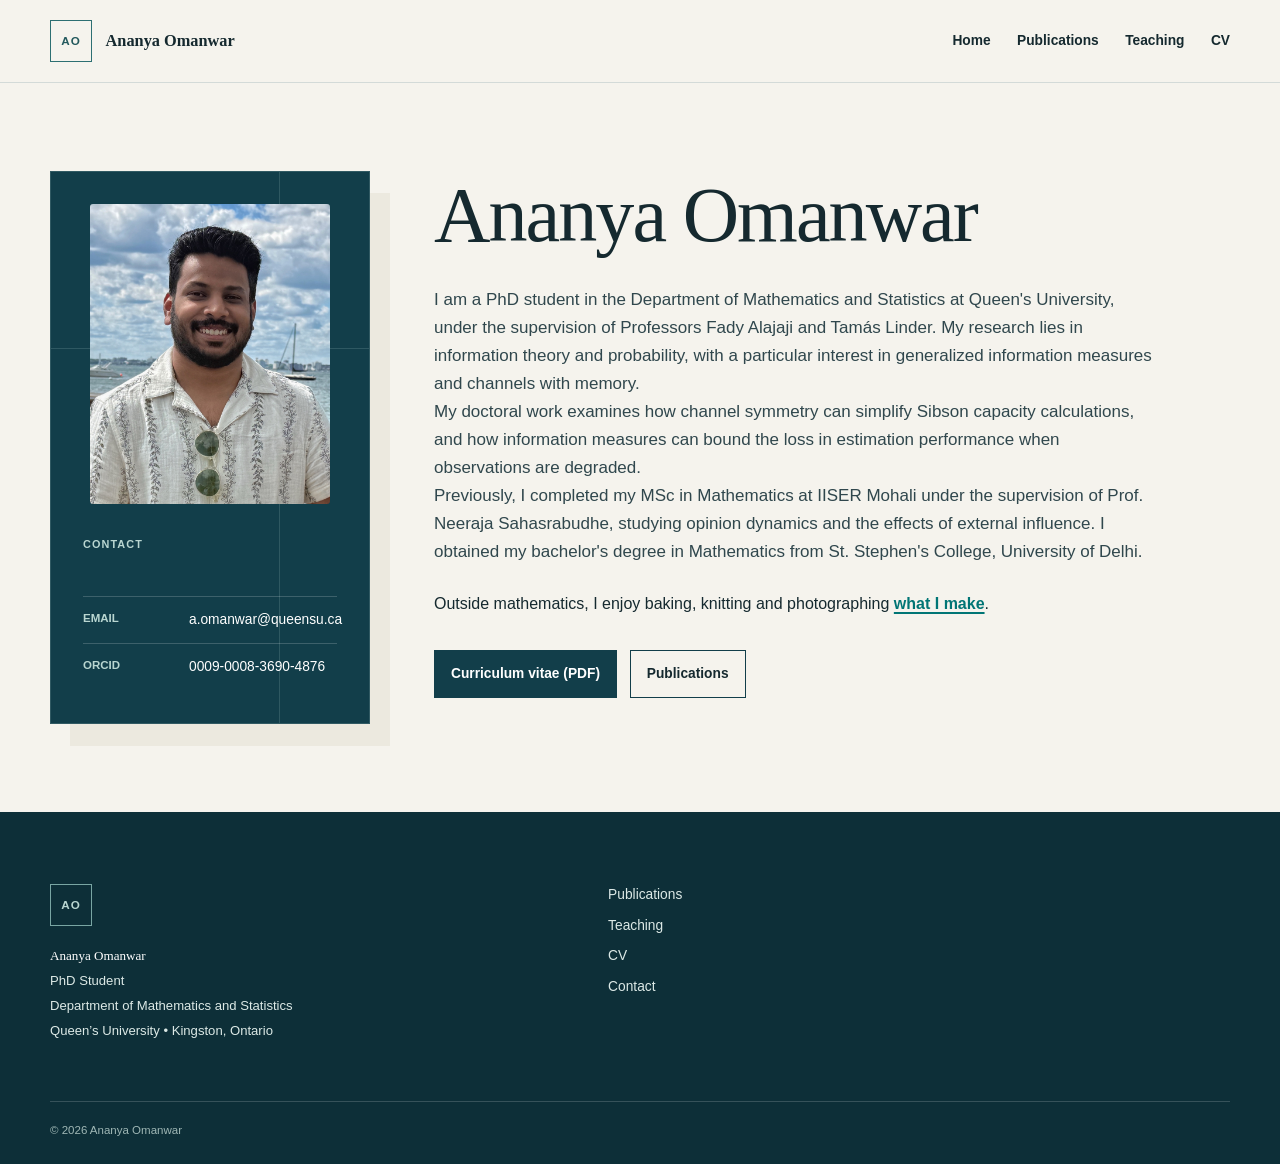
==== commit 25094596: "Use plural professor title for PhD supervisors" ====
--- a/index.html
+++ b/index.html
@@ -1 +1 @@
-<!DOCTYPE html><html lang="en"><head><meta charset="utf-8"><meta name="viewport" content="width=device-width,initial-scale=1"><title>Ananya Omanwar</title><meta name="description" content="Ananya Omanwar — Mathematics, information theory and probability."><link rel="icon" href="/favicon.svg"><link rel="stylesheet" href="/style.css"></head><body><link rel="preload" as="image" href="/ananya-portrait.jpeg"/><a class="skip-link" href="#main-content">Skip to main content</a><header class="site-header"><div class="section-shell header-inner"><a class="brand" href="/" aria-label="Ananya Omanwar, home"><span class="brand-mark" aria-hidden="true">AO</span><span class="brand-copy"><strong>Ananya Omanwar</strong></span></a><nav class="desktop-nav" aria-label="Primary navigation"><a href="/">Home</a><a href="/publications">Publications</a><a href="/teaching">Teaching</a><a href="/cv">CV</a></nav><details class="mobile-nav"><summary>Menu</summary><nav aria-label="Mobile navigation"><a href="/">Home</a><a href="/publications">Publications</a><a href="/teaching">Teaching</a><a href="/cv">CV</a></nav></details></div></header><main id="main-content"><section class="hero section-shell portrait-left" aria-labelledby="hero-title"><aside class="math-panel" aria-label="Portrait and contact information"><img class="portrait-photo" src="/ananya-portrait.jpeg" alt="Ananya Omanwar smiling by the waterfront" width="1638" height="2048"/><div class="math-panel-topline"><span>Contact</span></div><dl class="coordinate-list"><div><dt>Email</dt><dd><a href="mailto:a.omanwar@queensu.ca">a.omanwar@queensu.ca</a></dd></div><div><dt>ORCID</dt><dd><a href="https://orcid.org/0009-0008-3690-4876">0009-0008-3690-4876</a></dd></div></dl></aside><div class="hero-copy"><h1 id="hero-title">Ananya Omanwar</h1><p class="hero-lede">I am a PhD student in the Department of Mathematics and Statistics at Queen&#x27;s University, under the supervision of Prof. Fady Alajaji and Prof. Tamás Linder. My research lies in information theory and probability, with a particular interest in generalized information measures and channels with memory.</p><p class="hero-lede">My doctoral work examines how channel symmetry can simplify Sibson capacity calculations, and how information measures can bound the loss in estimation performance when observations are degraded.</p><p class="hero-lede">Previously, I completed my MSc in Mathematics at IISER Mohali under the supervision of Prof. Neeraja Sahasrabudhe, studying opinion dynamics and the effects of external influence. I obtained my bachelor&#x27;s degree in Mathematics from St. Stephen&#x27;s College, University of Delhi.</p><p class="personal-note">Outside mathematics, I enjoy baking, knitting and photographing <a href="https://www.instagram.com/ananya.makes/" target="_blank" rel="noopener noreferrer">what I make</a>.</p><div class="hero-actions"><a class="button button-primary" href="/Ananya_Omanwar_CV.pdf">Curriculum vitae (PDF)</a><a class="button button-secondary" href="/publications">Publications</a></div></div></section></main><footer class="site-footer"><div class="section-shell footer-grid"><div><span class="footer-mark" aria-hidden="true">AO</span><p class="footer-name">Ananya Omanwar</p><p>PhD Student</p><p>Department of Mathematics and Statistics</p><p>Queen’s University • Kingston, Ontario</p></div><nav aria-label="Footer navigation"><a href="/publications">Publications</a><a href="/teaching">Teaching</a><a href="/cv">CV</a><a href="/#hero-title">Contact</a></nav></div><div class="section-shell footer-bottom"><span>© 2026 Ananya Omanwar</span><span></span></div></footer></body></html>+<!DOCTYPE html><html lang="en"><head><meta charset="utf-8"><meta name="viewport" content="width=device-width,initial-scale=1"><title>Ananya Omanwar</title><meta name="description" content="Ananya Omanwar — Mathematics, information theory and probability."><link rel="icon" href="/favicon.svg"><link rel="stylesheet" href="/style.css"></head><body><link rel="preload" as="image" href="/ananya-portrait.jpeg"/><a class="skip-link" href="#main-content">Skip to main content</a><header class="site-header"><div class="section-shell header-inner"><a class="brand" href="/" aria-label="Ananya Omanwar, home"><span class="brand-mark" aria-hidden="true">AO</span><span class="brand-copy"><strong>Ananya Omanwar</strong></span></a><nav class="desktop-nav" aria-label="Primary navigation"><a href="/">Home</a><a href="/publications">Publications</a><a href="/teaching">Teaching</a><a href="/cv">CV</a></nav><details class="mobile-nav"><summary>Menu</summary><nav aria-label="Mobile navigation"><a href="/">Home</a><a href="/publications">Publications</a><a href="/teaching">Teaching</a><a href="/cv">CV</a></nav></details></div></header><main id="main-content"><section class="hero section-shell portrait-left" aria-labelledby="hero-title"><aside class="math-panel" aria-label="Portrait and contact information"><img class="portrait-photo" src="/ananya-portrait.jpeg" alt="Ananya Omanwar smiling by the waterfront" width="1638" height="2048"/><div class="math-panel-topline"><span>Contact</span></div><dl class="coordinate-list"><div><dt>Email</dt><dd><a href="mailto:a.omanwar@queensu.ca">a.omanwar@queensu.ca</a></dd></div><div><dt>ORCID</dt><dd><a href="https://orcid.org/0009-0008-3690-4876">0009-0008-3690-4876</a></dd></div></dl></aside><div class="hero-copy"><h1 id="hero-title">Ananya Omanwar</h1><p class="hero-lede">I am a PhD student in the Department of Mathematics and Statistics at Queen&#x27;s University, under the supervision of Professors Fady Alajaji and Tamás Linder. My research lies in information theory and probability, with a particular interest in generalized information measures and channels with memory.</p><p class="hero-lede">My doctoral work examines how channel symmetry can simplify Sibson capacity calculations, and how information measures can bound the loss in estimation performance when observations are degraded.</p><p class="hero-lede">Previously, I completed my MSc in Mathematics at IISER Mohali under the supervision of Prof. Neeraja Sahasrabudhe, studying opinion dynamics and the effects of external influence. I obtained my bachelor&#x27;s degree in Mathematics from St. Stephen&#x27;s College, University of Delhi.</p><p class="personal-note">Outside mathematics, I enjoy baking, knitting and photographing <a href="https://www.instagram.com/ananya.makes/" target="_blank" rel="noopener noreferrer">what I make</a>.</p><div class="hero-actions"><a class="button button-primary" href="/Ananya_Omanwar_CV.pdf">Curriculum vitae (PDF)</a><a class="button button-secondary" href="/publications">Publications</a></div></div></section></main><footer class="site-footer"><div class="section-shell footer-grid"><div><span class="footer-mark" aria-hidden="true">AO</span><p class="footer-name">Ananya Omanwar</p><p>PhD Student</p><p>Department of Mathematics and Statistics</p><p>Queen’s University • Kingston, Ontario</p></div><nav aria-label="Footer navigation"><a href="/publications">Publications</a><a href="/teaching">Teaching</a><a href="/cv">CV</a><a href="/#hero-title">Contact</a></nav></div><div class="section-shell footer-bottom"><span>© 2026 Ananya Omanwar</span><span></span></div></footer></body></html>
